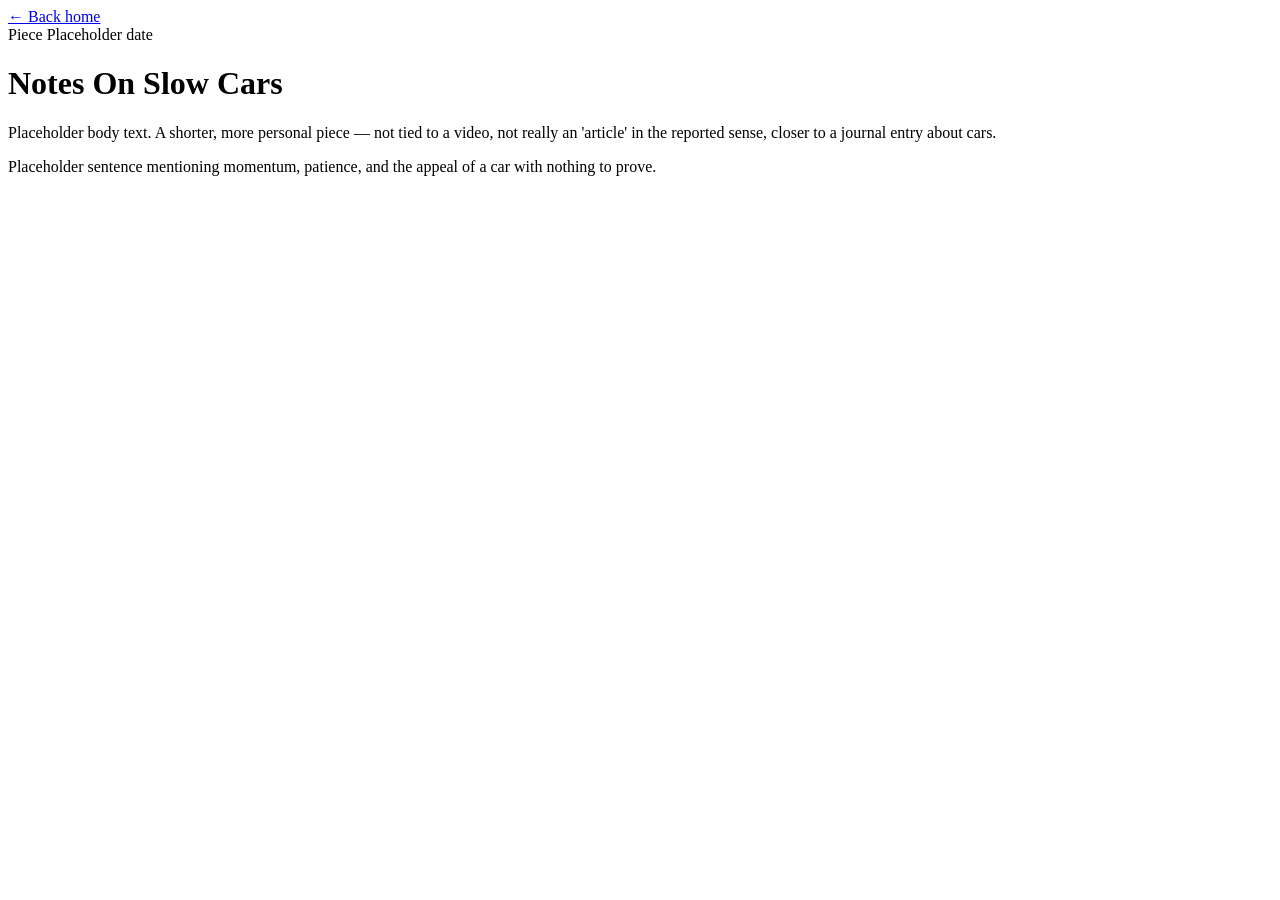
==== article-3.html @ d59c2e15 "created article-3.html" ====
<!DOCTYPE html>
<html lang="en">
<head>
<meta charset="UTF-8">
<meta name="viewport" content="width=device-width, initial-scale=1.0">
<title>Notes On Slow Cars — Timed</title>
<link rel="preconnect" href="https://fonts.googleapis.com">
<link rel="preconnect" href="https://fonts.gstatic.com" crossorigin>
<link href="https://fonts.googleapis.com/css2?family=Lora:ital,wght@0,500;0,600;1,500&family=IBM+Plex+Mono:wght@400;500&family=Inter:wght@400;500&display=swap" rel="stylesheet">
<link rel="stylesheet" href="style.css">
</head>
<body>
  <div class="wrap article-page">
    <a class="back-link" href="index.html#writing">&#8592; Back home</a>

    <div class="article-meta">
      <span class="piece-tag piece">Piece</span>
      <span class="article-date">Placeholder date</span>
    </div>

    <h1 class="article-title">Notes On Slow Cars</h1>

    <div class="article-body">
      <p>Placeholder body text. A shorter, more personal piece — not tied to a video, not really an 'article' in the reported sense, closer to a journal entry about cars.</p>
      <p>Placeholder sentence mentioning momentum, patience, and the appeal of a car with nothing to prove.</p>
    </div>
  </div>
</body>
</html>
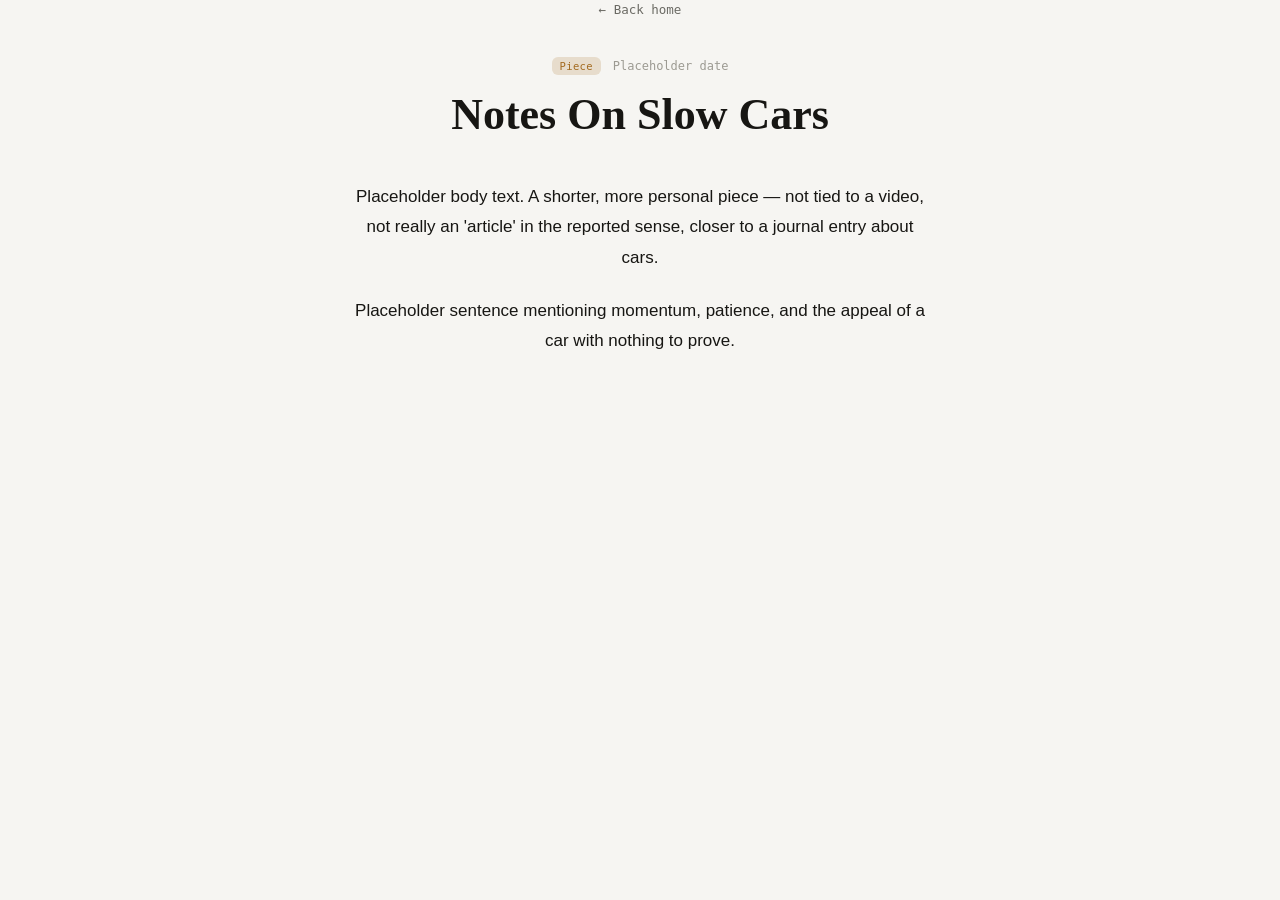
==== commit d1784e0a: "indexed favicon.png" ====
--- a/article-3.html
+++ b/article-3.html
@@ -4,6 +4,7 @@
 <meta charset="UTF-8">
 <meta name="viewport" content="width=device-width, initial-scale=1.0">
 <title>Notes On Slow Cars — Timed</title>
+<link rel="icon" type="image/png" href="favicon.png">
 <link rel="preconnect" href="https://fonts.googleapis.com">
 <link rel="preconnect" href="https://fonts.gstatic.com" crossorigin>
 <link href="https://fonts.googleapis.com/css2?family=Lora:ital,wght@0,500;0,600;1,500&family=IBM+Plex+Mono:wght@400;500&family=Inter:wght@400;500&display=swap" rel="stylesheet">
--- a/style.css
+++ b/style.css
@@ -0,0 +1,484 @@
+/* ===== Tokens ===== */
+:root {
+  --bg: #f6f5f2;
+  --panel: #ffffff;
+  --border: #e3e1db;
+  --text: #171613;
+  --muted: #6b6a64;
+  --faint: #9c9a92;
+  --accent: #c73e2b;
+  --accent-text: #fbf4f1;
+  --tag-article: #2f5d50;
+  --tag-script: #4a4a9e;
+  --tag-piece: #a36a1f;
+
+  --serif: "Lora", Georgia, "Iowan Old Style", serif;
+  --mono: "IBM Plex Mono", ui-monospace, SFMono-Regular, Menlo, Consolas, monospace;
+  --sans: "Inter", -apple-system, BlinkMacSystemFont, "Segoe UI", sans-serif;
+}
+
+@media (prefers-color-scheme: dark) {
+  :root {
+    --bg: #0e0d0c;
+    --panel: #171615;
+    --border: #2a2826;
+    --text: #eae7e1;
+    --muted: #8f8c85;
+    --faint: #5c5850;
+    --accent: #e2543c;
+    --accent-text: #14100e;
+    --tag-article: #6fbfa8;
+    --tag-script: #9b9bf0;
+    --tag-piece: #e0aa5c;
+  }
+}
+
+* { box-sizing: border-box; }
+html { scroll-behavior: smooth; }
+
+body {
+  margin: 0;
+  background: var(--bg);
+  color: var(--text);
+  font-family: var(--sans);
+  -webkit-font-smoothing: antialiased;
+}
+
+a { color: inherit; text-decoration: none; }
+a:focus-visible, button:focus-visible, input:focus-visible {
+  outline: 2px solid var(--accent);
+  outline-offset: 2px;
+}
+
+.wrap { max-width: 1100px; margin: 0 auto; padding: 0 28px; }
+
+/* ===== Hero ===== */
+.hero {
+  min-height: 100vh;
+  display: flex;
+  flex-direction: column;
+  align-items: center;
+  justify-content: center;
+  text-align: center;
+  padding: 80px 24px;
+}
+
+.hero-title {
+  font-family: var(--serif);
+  font-size: clamp(56px, 11vw, 108px);
+  font-weight: 600;
+  margin: 0 0 56px;
+  letter-spacing: -0.01em;
+}
+
+.index-list {
+  display: flex;
+  flex-direction: column;
+  gap: 10px;
+  width: 100%;
+  max-width: 380px;
+}
+
+.index-row {
+  display: flex;
+  align-items: baseline;
+  gap: 10px;
+  font-family: var(--serif);
+  font-size: 17px;
+  color: var(--text);
+  cursor: pointer;
+}
+
+.index-row .num { color: var(--muted); font-size: 15px; }
+
+.index-row .leader {
+  flex: 1;
+  border-bottom: 1px dotted var(--faint);
+  height: 0;
+  margin-bottom: 5px;
+}
+
+.index-row .label { transition: color .15s ease; }
+.index-row:hover .label { color: var(--accent); }
+
+/* ===== Sections ===== */
+.section {
+  min-height: 100vh;
+  padding: 96px 0;
+  border-top: 1px solid var(--border);
+  display: flex;
+  flex-direction: column;
+  justify-content: center;
+}
+.section:first-of-type { border-top: none; }
+
+/* ===== About ===== */
+.about-lead {
+  font-family: var(--serif);
+  font-size: clamp(24px, 3vw, 32px);
+  line-height: 1.45;
+  max-width: 26ch;
+  margin: 0 auto 32px;
+  text-align: center;
+}
+
+.about-body {
+  font-size: 16px;
+  line-height: 1.8;
+  color: var(--muted);
+  max-width: 62ch;
+  margin: 0 auto;
+  text-align: center;
+}
+
+.about-body p { margin: 0 0 20px; }
+.about-body b { color: var(--text); }
+
+/* ===== Writing / carousel section ===== */
+.writing-head {
+  display: flex;
+  align-items: baseline;
+  justify-content: space-between;
+  flex-wrap: wrap;
+  gap: 16px;
+  margin-bottom: 44px;
+}
+
+.writing-title {
+  font-family: var(--serif);
+  font-size: 32px;
+  margin: 0;
+}
+
+.search-wrap { position: relative; width: 260px; max-width: 100%; }
+
+.search-input {
+  width: 100%;
+  font-family: var(--mono);
+  font-size: 13px;
+  color: var(--text);
+  background: var(--panel);
+  border: 1px solid var(--border);
+  border-radius: 6px;
+  padding: 10px 14px;
+}
+.search-input::placeholder { color: var(--faint); }
+
+.writing-stage {
+  display: flex;
+  align-items: center;
+  gap: 20px;
+}
+
+.carousel-viewport {
+  flex: 1;
+  overflow: hidden;
+  padding: 20px 0;
+}
+
+.carousel-track {
+  display: flex;
+  align-items: center;
+  gap: 24px;
+  transition: transform .4s cubic-bezier(.65,0,.35,1);
+  will-change: transform;
+}
+
+.paper-card {
+  flex: 0 0 auto;
+  width: 720px;
+  aspect-ratio: 8.5 / 11;
+  background: var(--panel);
+  border: 1px solid var(--border);
+  border-radius: 4px;
+  padding: 28px 26px;
+  display: flex;
+  flex-direction: column;
+  box-shadow: 0 1px 2px rgba(0,0,0,.03);
+  transition: opacity .35s ease, transform .35s ease;
+  opacity: 0.35;
+  transform: scale(0.88);
+}
+
+.paper-card.is-active {
+  opacity: 1;
+  transform: scale(1);
+  border-color: var(--faint);
+}
+
+.piece-tag {
+  font-family: var(--mono);
+  font-size: 10.5px;
+  letter-spacing: .03em;
+  padding: 3px 8px;
+  border-radius: 6px;
+}
+
+.paper-card .piece-tag {
+  align-self: flex-start;
+  margin-bottom: 16px;
+}
+.piece-tag.article { background: color-mix(in srgb, var(--tag-article) 18%, transparent); color: var(--tag-article); }
+.piece-tag.script  { background: color-mix(in srgb, var(--tag-script) 18%, transparent); color: var(--tag-script); }
+.piece-tag.piece   { background: color-mix(in srgb, var(--tag-piece) 18%, transparent); color: var(--tag-piece); }
+
+.paper-preview {
+  display: flex;
+  flex-direction: column;
+  min-height: 100%;
+  overflow: hidden;
+}
+
+.paper-card .card-body-preview {
+  font-size: 13.5px;
+  line-height: 1.65;
+  color: var(--muted);
+  overflow: hidden;
+  flex: 1;
+}
+
+.paper-card .card-body-preview p { margin: 0 0 16px; }
+
+.paper-card .card-body-preview img {
+  display: block;
+  width: 100%;
+  height: auto;
+  margin: 18px 0;
+  object-fit: contain;
+}
+
+.paper-card .card-body-preview h1,
+.paper-card .card-body-preview h2,
+.paper-card .card-body-preview h3,
+.paper-card .card-body-preview h4 {
+  font-family: var(--serif);
+  color: var(--text);
+  margin: 18px 0 10px;
+}
+
+.paper-card .card-body-preview blockquote {
+  margin: 18px 0;
+  padding-left: 16px;
+  border-left: 2px solid var(--border);
+}
+
+.paper-card .card-body-preview ul,
+.paper-card .card-body-preview ol { padding-left: 22px; }
+
+.paper-card .card-body-preview a {
+  text-decoration: underline;
+  text-underline-offset: 2px;
+}
+
+.paper-card .card-title {
+  font-family: var(--serif);
+  font-size: 20px;
+  line-height: 1.3;
+  margin: 0 0 14px;
+}
+
+.paper-card .card-date {
+  font-family: var(--mono);
+  font-size: 11px;
+  color: var(--faint);
+  margin-top: 16px;
+}
+
+/* Link-style carousel controls */
+.carousel-btn {
+  flex: 0 0 auto;
+  width: 56px;
+  height: 44px;
+  border: none;
+  border-radius: 0;
+  background: none;
+  color: var(--muted);
+  font-family: var(--mono);
+  font-size: 12px;
+  line-height: 1.2;
+  cursor: pointer;
+  transition: color .15s ease, opacity .15s ease;
+  padding: 0;
+}
+
+.carousel-btn::first-line {
+  text-decoration: underline;
+  text-underline-offset: 3px;
+}
+
+#carousel-prev::before {
+  content: "previous";
+}
+#carousel-prev {
+  font-size: 0;
+}
+#carousel-prev::after {
+  content: "←";
+  display: block;
+  font-size: 13px;
+  margin-top: 4px;
+}
+
+#carousel-next::before {
+  content: "next";
+}
+#carousel-next {
+  font-size: 0;
+}
+#carousel-next::after {
+  content: "→";
+  display: block;
+  font-size: 13px;
+  margin-top: 4px;
+}
+
+#carousel-prev:hover,
+#carousel-next:hover {
+  color: var(--accent);
+}
+
+#carousel-prev:disabled,
+#carousel-next:disabled {
+  opacity: .3;
+  cursor: default;
+}
+
+#carousel-prev:disabled:hover,
+#carousel-next:disabled:hover {
+  color: var(--muted);
+}
+
+/* ===== Search results grid ===== */
+.results-grid {
+  display: none;
+  flex-wrap: wrap;
+  gap: 24px;
+}
+.results-grid .paper-card { opacity: 1; transform: none; width: 260px; }
+.results-grid.is-visible { display: flex; }
+
+.results-empty {
+  display: none;
+  font-family: var(--mono);
+  font-size: 13px;
+  color: var(--faint);
+  padding: 20px 0;
+}
+.results-empty.is-visible { display: block; }
+
+/* ===== Subscribe section ===== */
+.subscribe-lead {
+  font-family: var(--serif);
+  font-size: clamp(22px, 2.6vw, 28px);
+  line-height: 1.45;
+  max-width: 30ch;
+  margin: 0 auto 32px;
+  text-align: center;
+}
+
+.subscribe-form {
+  display: flex;
+  gap: 10px;
+  width: 620px;
+  max-width: 100%;
+  flex-wrap: nowrap;
+  margin: 0 auto;
+  justify-content: center;
+}
+
+.subscribe-input {
+  flex: 1 1 auto;
+  width: 500px;
+  min-width: 0;
+  font-family: var(--mono);
+  font-size: 14px;
+  color: var(--text);
+  background: var(--panel);
+  border: 1px solid var(--border);
+  border-radius: 6px;
+  padding: 12px 16px;
+}
+.subscribe-input::placeholder { color: var(--faint); }
+
+.subscribe-btn {
+  font-family: var(--mono);
+  font-size: 13.5px;
+  color: var(--accent-text);
+  background: var(--accent);
+  border: none;
+  border-radius: 6px;
+  padding: 12px 20px;
+  cursor: pointer;
+  transition: opacity .15s ease;
+}
+.subscribe-btn:hover { opacity: .88; }
+.subscribe-btn:disabled { opacity: .5; cursor: default; }
+
+.subscribe-status {
+  font-family: var(--mono);
+  font-size: 12.5px;
+  margin-top: 12px;
+  min-height: 16px;
+  text-align: center;
+}
+
+footer {
+  font-family: var(--mono);
+  font-size: 12px;
+  color: var(--faint);
+  padding: 32px 0 56px;
+  text-align: center;
+}
+
+/* ===== Article page ===== */
+.article-page {
+  text-align: center;
+}
+
+.back-link {
+  font-family: var(--mono);
+  font-size: 12.5px;
+  color: var(--muted);
+  display: inline-block;
+  margin-bottom: 40px;
+}
+.back-link:hover { color: var(--accent); }
+
+.article-meta {
+  display: flex;
+  align-items: center;
+  justify-content: center;   /* <-- was missing, this is bug #1 */
+  gap: 12px;
+  margin-bottom: 14px;
+}
+.article-meta .article-date {
+  font-family: var(--mono);
+  font-size: 12px;
+  color: var(--faint);
+}
+
+.article-title {
+  font-family: var(--serif);
+  font-size: clamp(30px, 4.5vw, 44px);
+  line-height: 1.2;
+  margin: 0 0 40px;
+}
+
+.article-body {
+  font-size: 17px;
+  line-height: 1.8;
+  max-width: 62ch;
+  margin: 0 auto;
+}
+.article-body p {
+  margin: 0 auto 22px;   /* <-- bug #2, see below */
+}
+
+/* ===== Responsive ===== */
+@media (max-width: 680px) {
+  .hero { min-height: 100vh; padding: 56px 20px; }
+  .writing-stage { flex-direction: column; }
+  .carousel-btn { display: flex; width: auto; height: auto; }
+  .paper-card { width: 88vw; }
+  .search-wrap { width: 100%; }
+}
